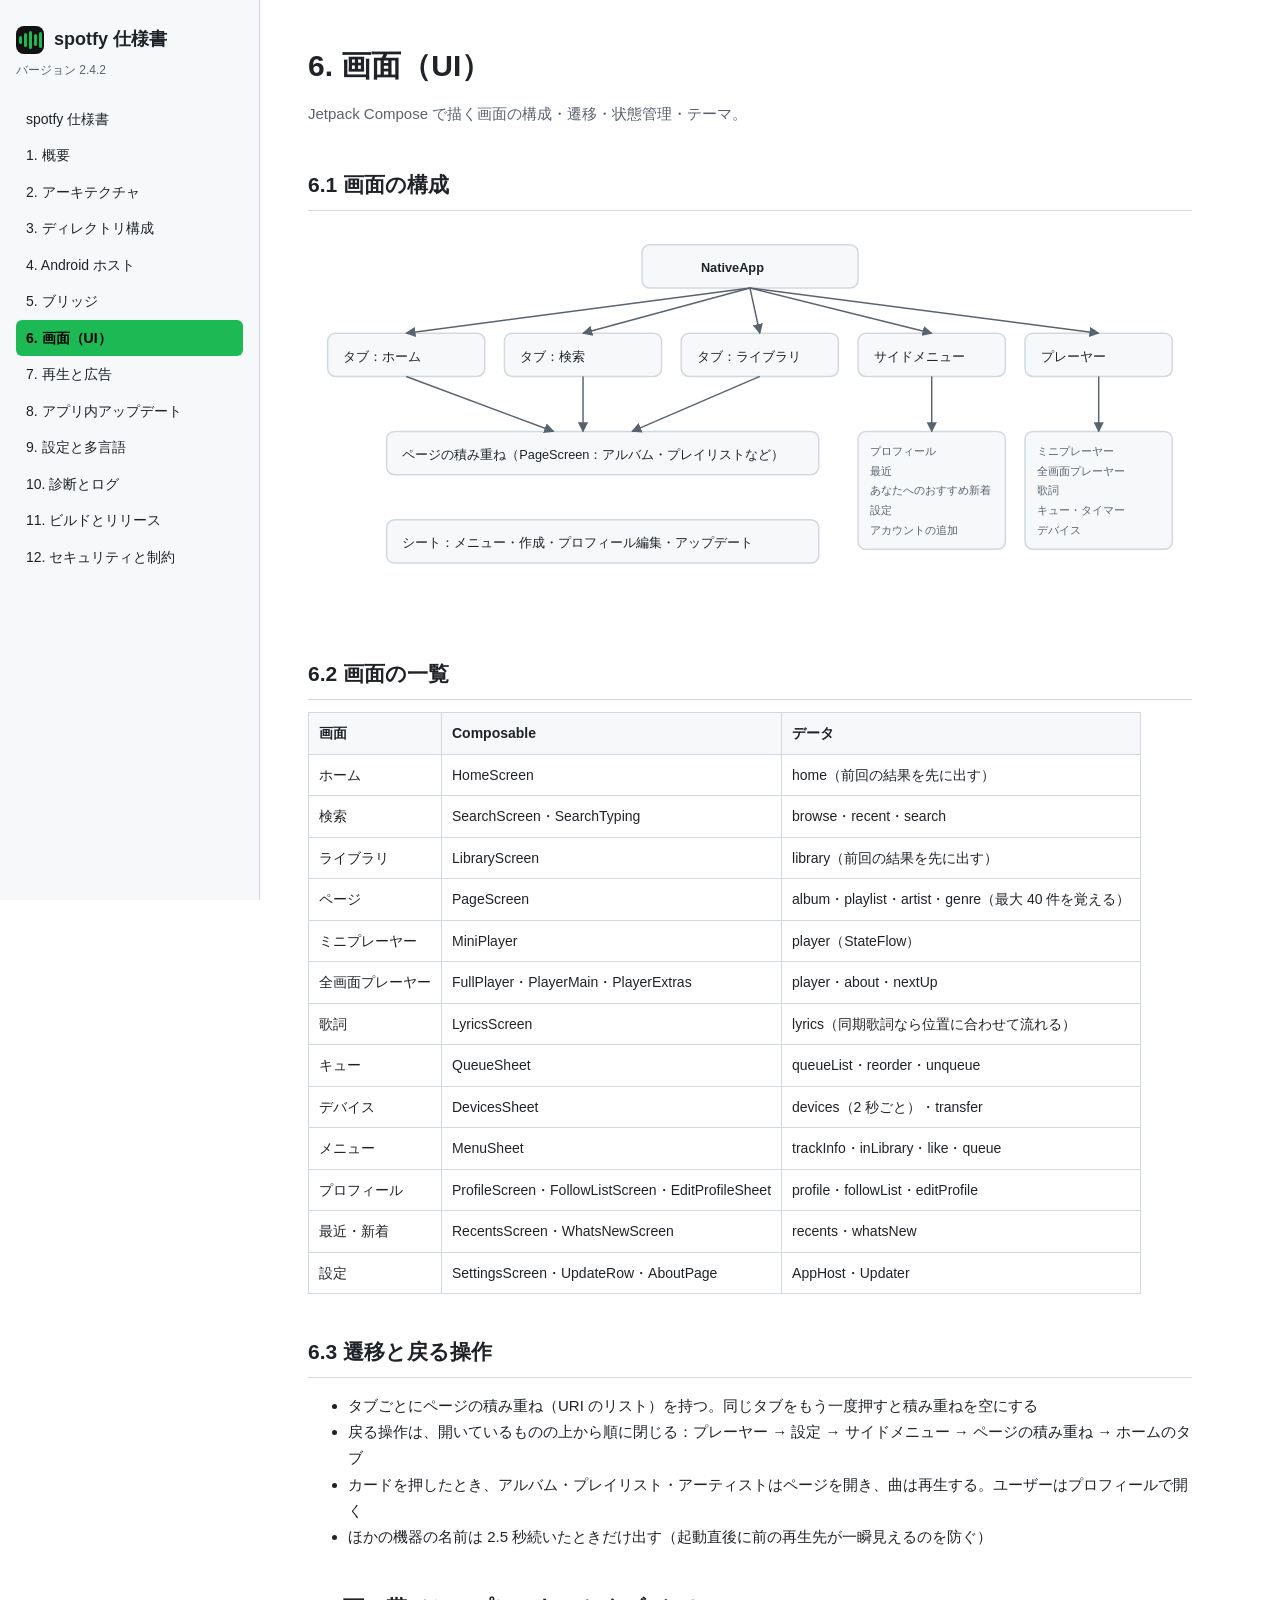
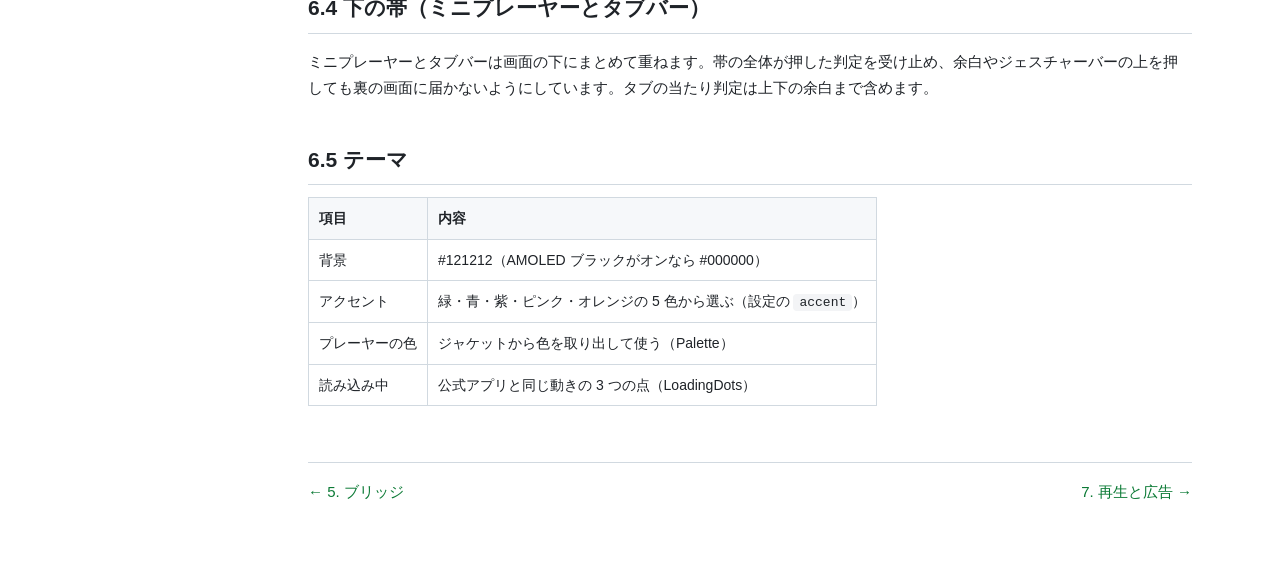
==== docs/spec/06-ui.html @ 6db27531 "仕様書（HTML、章ごと）を docs/spec に追加 Co-Authored-By: Claude Opus 5.5 <noreply@anthropic.com>" ====
<!doctype html>
<html lang="ja">
<head>
<meta charset="utf-8">
<meta name="viewport" content="width=device-width, initial-scale=1">
<title>6. 画面（UI） | spotfy 仕様書</title>
<link rel="stylesheet" href="style.css">
</head>
<body>
<div class="layout">
<nav><div class="brand"><i><b style="height:8px"></b><b style="height:14px"></b><b style="height:18px"></b><b style="height:12px"></b><b style="height:16px"></b></i>spotfy 仕様書</div>
<div class="ver">バージョン 2.4.2</div><ol><li><a href="index.html">spotfy 仕様書</a></li><li><a href="01-overview.html">1. 概要</a></li><li><a href="02-architecture.html">2. アーキテクチャ</a></li><li><a href="03-directory.html">3. ディレクトリ構成</a></li><li><a href="04-android-host.html">4. Android ホスト</a></li><li><a href="05-bridge.html">5. ブリッジ</a></li><li><a href="06-ui.html" class="on">6. 画面（UI）</a></li><li><a href="07-playback.html">7. 再生と広告</a></li><li><a href="08-update.html">8. アプリ内アップデート</a></li><li><a href="09-settings-i18n.html">9. 設定と多言語</a></li><li><a href="10-diagnostics.html">10. 診断とログ</a></li><li><a href="11-build-release.html">11. ビルドとリリース</a></li><li><a href="12-security.html">12. セキュリティと制約</a></li></ol></nav>
<main>
<h1>6. 画面（UI）</h1>
<p class="lead">Jetpack Compose で描く画面の構成・遷移・状態管理・テーマ。</p>

<h2>6.1 画面の構成</h2>
<svg class="diagram" viewBox="0 0 900 360" role="img" aria-label="画面の構成">
<defs><marker id="ah" viewBox="0 0 10 10" refX="9" refY="5" markerWidth="7" markerHeight="7" orient="auto"><path d="M0,0 L10,5 L0,10 z" fill="currentColor" style="fill:var(--sub)"/></marker></defs>
<rect class="box" x="340" y="10" width="220" height="44" rx="8"/><text x="400" y="38" font-weight="700">NativeApp</text>
<rect class="box" x="20" y="100" width="160" height="44" rx="8"/><text x="36" y="128">タブ：ホーム</text>
<rect class="box" x="200" y="100" width="160" height="44" rx="8"/><text x="216" y="128">タブ：検索</text>
<rect class="box" x="380" y="100" width="160" height="44" rx="8"/><text x="396" y="128">タブ：ライブラリ</text>
<rect class="box" x="560" y="100" width="150" height="44" rx="8"/><text x="576" y="128">サイドメニュー</text>
<rect class="box" x="730" y="100" width="150" height="44" rx="8"/><text x="746" y="128">プレーヤー</text>
<rect class="box" x="80" y="200" width="440" height="44" rx="8"/><text x="96" y="228">ページの積み重ね（PageScreen：アルバム・プレイリストなど）</text>
<rect class="box" x="560" y="200" width="150" height="120" rx="8"/><text x="572" y="224" class="sub">プロフィール</text><text x="572" y="244" class="sub">最近</text><text x="572" y="264" class="sub">あなたへのおすすめ新着</text><text x="572" y="284" class="sub">設定</text><text x="572" y="304" class="sub">アカウントの追加</text>
<rect class="box" x="730" y="200" width="150" height="120" rx="8"/><text x="742" y="224" class="sub">ミニプレーヤー</text><text x="742" y="244" class="sub">全画面プレーヤー</text><text x="742" y="264" class="sub">歌詞</text><text x="742" y="284" class="sub">キュー・タイマー</text><text x="742" y="304" class="sub">デバイス</text>
<rect class="box" x="80" y="290" width="440" height="44" rx="8"/><text x="96" y="318">シート：メニュー・作成・プロフィール編集・アップデート</text>
<path class="arrow" d="M450 54 L100 100"/><path class="arrow" d="M450 54 L280 100"/><path class="arrow" d="M450 54 L460 100"/><path class="arrow" d="M450 54 L635 100"/><path class="arrow" d="M450 54 L805 100"/>
<path class="arrow" d="M100 144 L250 200"/><path class="arrow" d="M280 144 L280 200"/><path class="arrow" d="M460 144 L330 200"/><path class="arrow" d="M635 144 V200"/><path class="arrow" d="M805 144 V200"/>
</svg>

<h2>6.2 画面の一覧</h2>
<table>
<tr><th>画面</th><th>Composable</th><th>データ</th></tr>
<tr><td>ホーム</td><td>HomeScreen</td><td>home（前回の結果を先に出す）</td></tr>
<tr><td>検索</td><td>SearchScreen・SearchTyping</td><td>browse・recent・search</td></tr>
<tr><td>ライブラリ</td><td>LibraryScreen</td><td>library（前回の結果を先に出す）</td></tr>
<tr><td>ページ</td><td>PageScreen</td><td>album・playlist・artist・genre（最大 40 件を覚える）</td></tr>
<tr><td>ミニプレーヤー</td><td>MiniPlayer</td><td>player（StateFlow）</td></tr>
<tr><td>全画面プレーヤー</td><td>FullPlayer・PlayerMain・PlayerExtras</td><td>player・about・nextUp</td></tr>
<tr><td>歌詞</td><td>LyricsScreen</td><td>lyrics（同期歌詞なら位置に合わせて流れる）</td></tr>
<tr><td>キュー</td><td>QueueSheet</td><td>queueList・reorder・unqueue</td></tr>
<tr><td>デバイス</td><td>DevicesSheet</td><td>devices（2 秒ごと）・transfer</td></tr>
<tr><td>メニュー</td><td>MenuSheet</td><td>trackInfo・inLibrary・like・queue</td></tr>
<tr><td>プロフィール</td><td>ProfileScreen・FollowListScreen・EditProfileSheet</td><td>profile・followList・editProfile</td></tr>
<tr><td>最近・新着</td><td>RecentsScreen・WhatsNewScreen</td><td>recents・whatsNew</td></tr>
<tr><td>設定</td><td>SettingsScreen・UpdateRow・AboutPage</td><td>AppHost・Updater</td></tr>
</table>

<h2>6.3 遷移と戻る操作</h2>
<ul>
<li>タブごとにページの積み重ね（URI のリスト）を持つ。同じタブをもう一度押すと積み重ねを空にする</li>
<li>戻る操作は、開いているものの上から順に閉じる：プレーヤー → 設定 → サイドメニュー → ページの積み重ね → ホームのタブ</li>
<li>カードを押したとき、アルバム・プレイリスト・アーティストはページを開き、曲は再生する。ユーザーはプロフィールで開く</li>
<li>ほかの機器の名前は 2.5 秒続いたときだけ出す（起動直後に前の再生先が一瞬見えるのを防ぐ）</li>
</ul>

<h2>6.4 下の帯（ミニプレーヤーとタブバー）</h2>
<p>ミニプレーヤーとタブバーは画面の下にまとめて重ねます。帯の全体が押した判定を受け止め、余白やジェスチャーバーの上を押しても裏の画面に届かないようにしています。タブの当たり判定は上下の余白まで含めます。</p>

<h2>6.5 テーマ</h2>
<table>
<tr><th>項目</th><th>内容</th></tr>
<tr><td>背景</td><td>#121212（AMOLED ブラックがオンなら #000000）</td></tr>
<tr><td>アクセント</td><td>緑・青・紫・ピンク・オレンジの 5 色から選ぶ（設定の <code>accent</code>）</td></tr>
<tr><td>プレーヤーの色</td><td>ジャケットから色を取り出して使う（Palette）</td></tr>
<tr><td>読み込み中</td><td>公式アプリと同じ動きの 3 つの点（LoadingDots）</td></tr>
</table>

<div class="pager"><a href="05-bridge.html">← 5. ブリッジ</a><a href="07-playback.html">7. 再生と広告 →</a></div>
</main>
</div>
</body>
</html>
---- docs/spec/style.css ----
:root {
  --bg: #ffffff; --fg: #1f2328; --sub: #59636e; --line: #d1d9e0; --card: #f6f8fa;
  --accent: #1db954; --accent-ink: #0b7a35; --code: #f3f4f6; --warn: #9a6700; --warn-bg: #fff8c5;
}
@media (prefers-color-scheme: dark) {
  :root { --bg: #121212; --fg: #e6e6e6; --sub: #a0a0a0; --line: #2e2e2e; --card: #1c1c1c;
    --accent: #1ed760; --accent-ink: #1ed760; --code: #1f1f1f; --warn: #e3b341; --warn-bg: #2d2611; }
}
* { box-sizing: border-box; }
body { margin: 0; background: var(--bg); color: var(--fg); font: 15px/1.75 -apple-system, "Segoe UI", "Hiragino Sans", "Noto Sans JP", sans-serif; }
.layout { display: grid; grid-template-columns: 260px minmax(0, 1fr); min-height: 100vh; }
nav { border-right: 1px solid var(--line); padding: 24px 16px; position: sticky; top: 0; height: 100vh; overflow-y: auto; background: var(--card); }
nav .brand { display: flex; align-items: center; gap: 10px; font-weight: 700; font-size: 18px; margin-bottom: 4px; }
nav .brand i { width: 28px; height: 28px; border-radius: 8px; background: #121212; display: inline-flex; align-items: center; justify-content: center; gap: 2px; }
nav .brand i b { width: 3px; background: var(--accent); border-radius: 2px; }
nav .ver { color: var(--sub); font-size: 12px; margin-bottom: 20px; }
nav ol { list-style: none; padding: 0; margin: 0; counter-reset: ch; }
nav li a { display: block; padding: 6px 10px; border-radius: 6px; color: var(--fg); text-decoration: none; font-size: 14px; }
nav li a:hover { background: var(--line); }
nav li a.on { background: var(--accent); color: #000; font-weight: 600; }
main { padding: 40px 48px 80px; max-width: 980px; }
h1 { font-size: 30px; margin: 0 0 8px; }
.lead { color: var(--sub); margin: 0 0 32px; }
h2 { font-size: 21px; margin: 40px 0 12px; padding-bottom: 6px; border-bottom: 1px solid var(--line); }
h3 { font-size: 17px; margin: 28px 0 8px; }
a { color: var(--accent-ink); }
code { background: var(--code); padding: 1px 6px; border-radius: 4px; font: 13px/1.6 ui-monospace, SFMono-Regular, Menlo, Consolas, monospace; }
pre { background: var(--code); padding: 16px; border-radius: 8px; overflow-x: auto; font: 13px/1.6 ui-monospace, SFMono-Regular, Menlo, Consolas, monospace; border: 1px solid var(--line); }
pre code { background: none; padding: 0; }
table { border-collapse: collapse; width: 100%; margin: 12px 0 20px; font-size: 14px; display: block; overflow-x: auto; }
th, td { border: 1px solid var(--line); padding: 8px 10px; text-align: left; vertical-align: top; }
th { background: var(--card); white-space: nowrap; }
.note, .warn { border-left: 4px solid var(--accent); background: var(--card); padding: 10px 14px; border-radius: 0 6px 6px 0; margin: 16px 0; }
.warn { border-color: var(--warn); background: var(--warn-bg); }
.grid { display: grid; grid-template-columns: repeat(auto-fit, minmax(220px, 1fr)); gap: 12px; margin: 16px 0; }
.card { border: 1px solid var(--line); border-radius: 10px; padding: 14px 16px; background: var(--card); }
.card b { display: block; margin-bottom: 4px; }
.card a { text-decoration: none; }
.pager { display: flex; justify-content: space-between; margin-top: 56px; padding-top: 16px; border-top: 1px solid var(--line); gap: 12px; }
.pager a { text-decoration: none; }
svg.diagram { width: 100%; height: auto; margin: 12px 0 20px; }
svg.diagram text { fill: var(--fg); font-size: 13px; font-family: inherit; }
svg.diagram .box { fill: var(--card); stroke: var(--line); stroke-width: 1.5; }
svg.diagram .hl { fill: none; stroke: var(--accent); stroke-width: 2; }
svg.diagram .arrow { stroke: var(--sub); stroke-width: 1.5; fill: none; marker-end: url(#ah); }
svg.diagram .sub { fill: var(--sub); font-size: 11px; }
@media (max-width: 800px) {
  .layout { grid-template-columns: 1fr; }
  nav { position: static; height: auto; border-right: 0; border-bottom: 1px solid var(--line); }
  main { padding: 24px 16px 60px; }
}
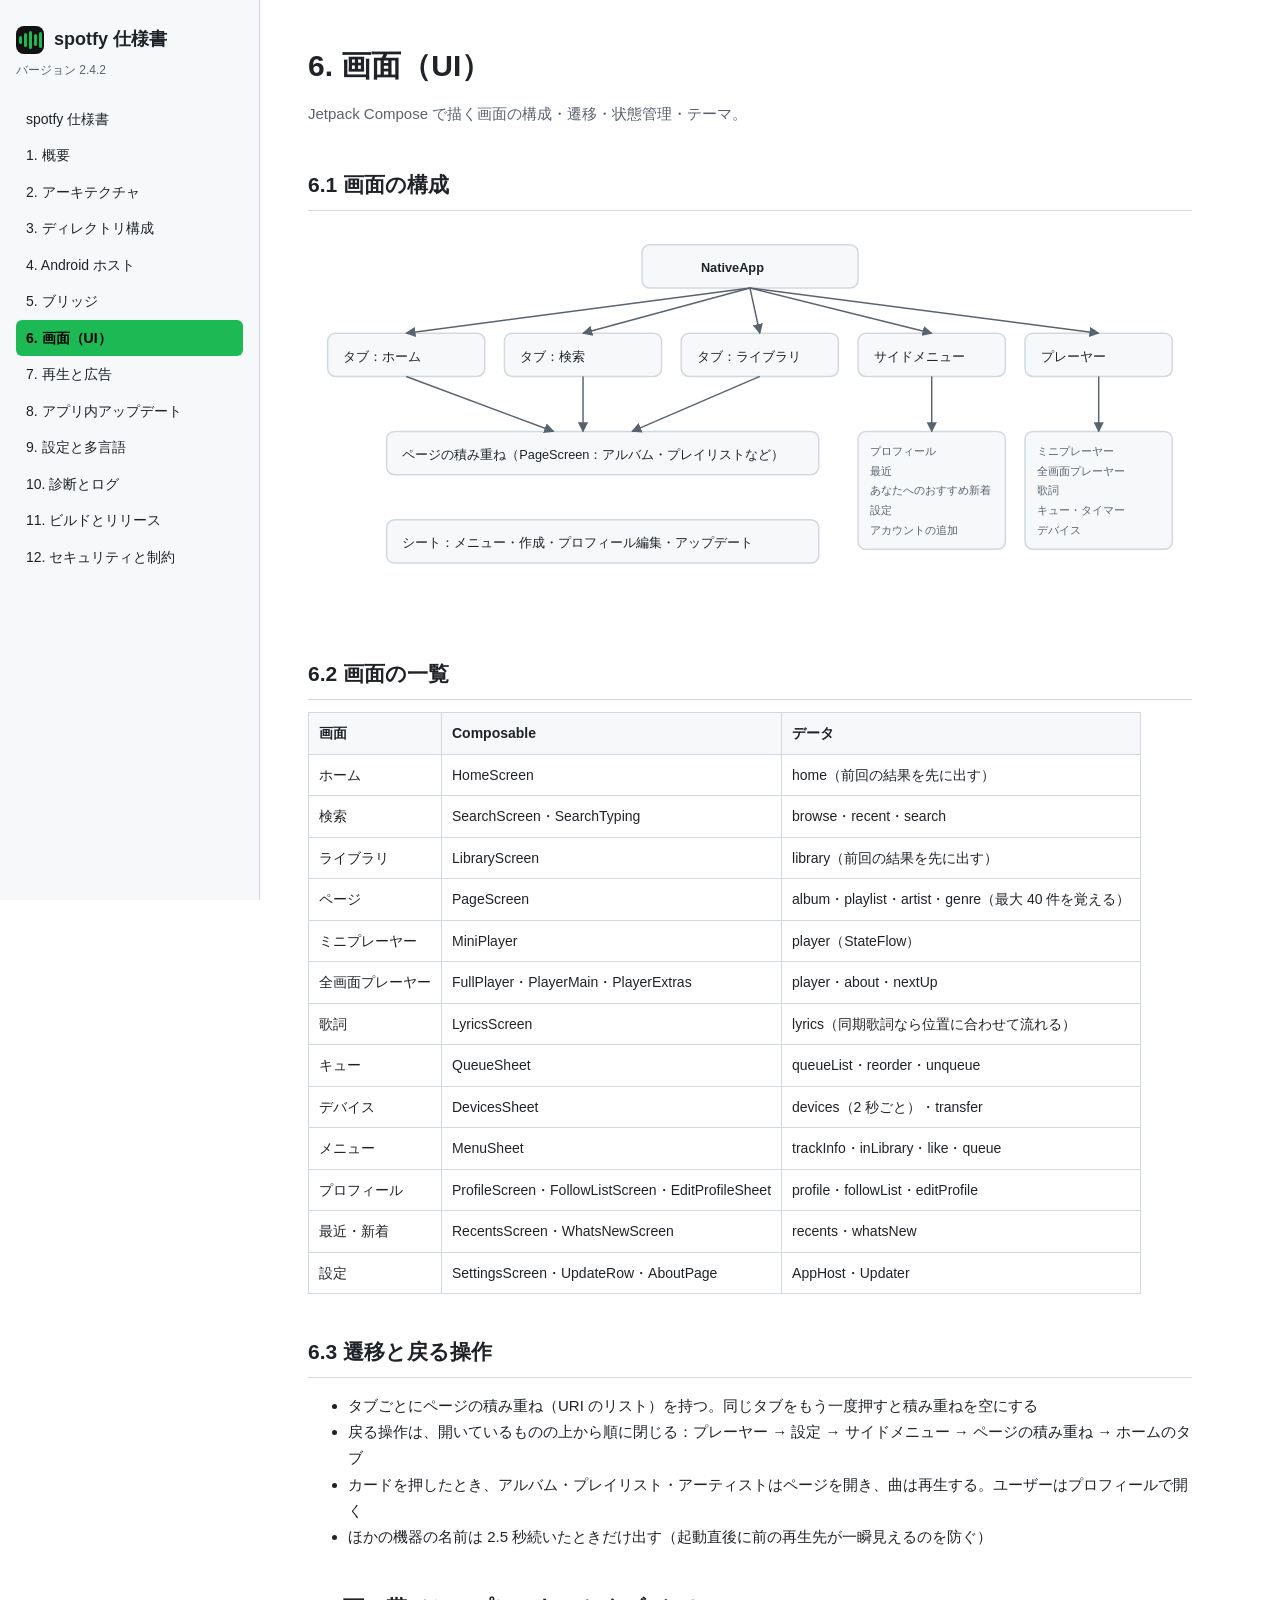
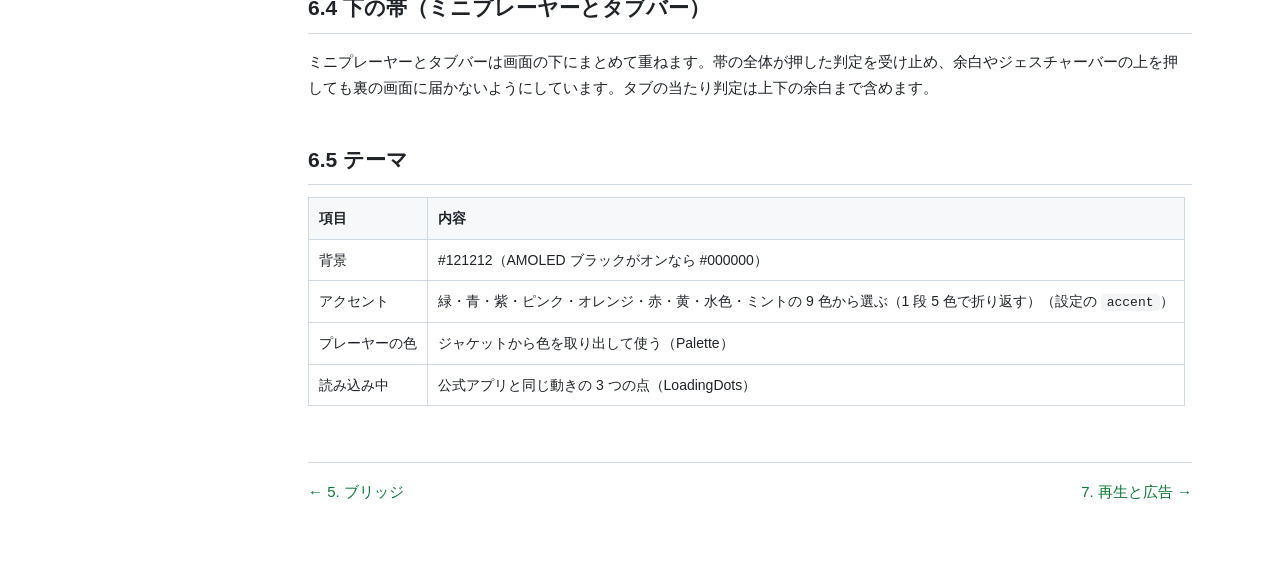
==== commit 1f93fc4e: "テーマカラーに赤・黄・水色・ミントを追加（9 色、1 段 5 色で折り返す） Co-Authored-By: Claude Opus 5.5 <noreply@anthropic.com>" ====
--- a/docs/spec/06-ui.html
+++ b/docs/spec/06-ui.html
@@ -64,7 +64,7 @@
 <table>
 <tr><th>項目</th><th>内容</th></tr>
 <tr><td>背景</td><td>#121212（AMOLED ブラックがオンなら #000000）</td></tr>
-<tr><td>アクセント</td><td>緑・青・紫・ピンク・オレンジの 5 色から選ぶ（設定の <code>accent</code>）</td></tr>
+<tr><td>アクセント</td><td>緑・青・紫・ピンク・オレンジ・赤・黄・水色・ミントの 9 色から選ぶ（1 段 5 色で折り返す）（設定の <code>accent</code>）</td></tr>
 <tr><td>プレーヤーの色</td><td>ジャケットから色を取り出して使う（Palette）</td></tr>
 <tr><td>読み込み中</td><td>公式アプリと同じ動きの 3 つの点（LoadingDots）</td></tr>
 </table>
